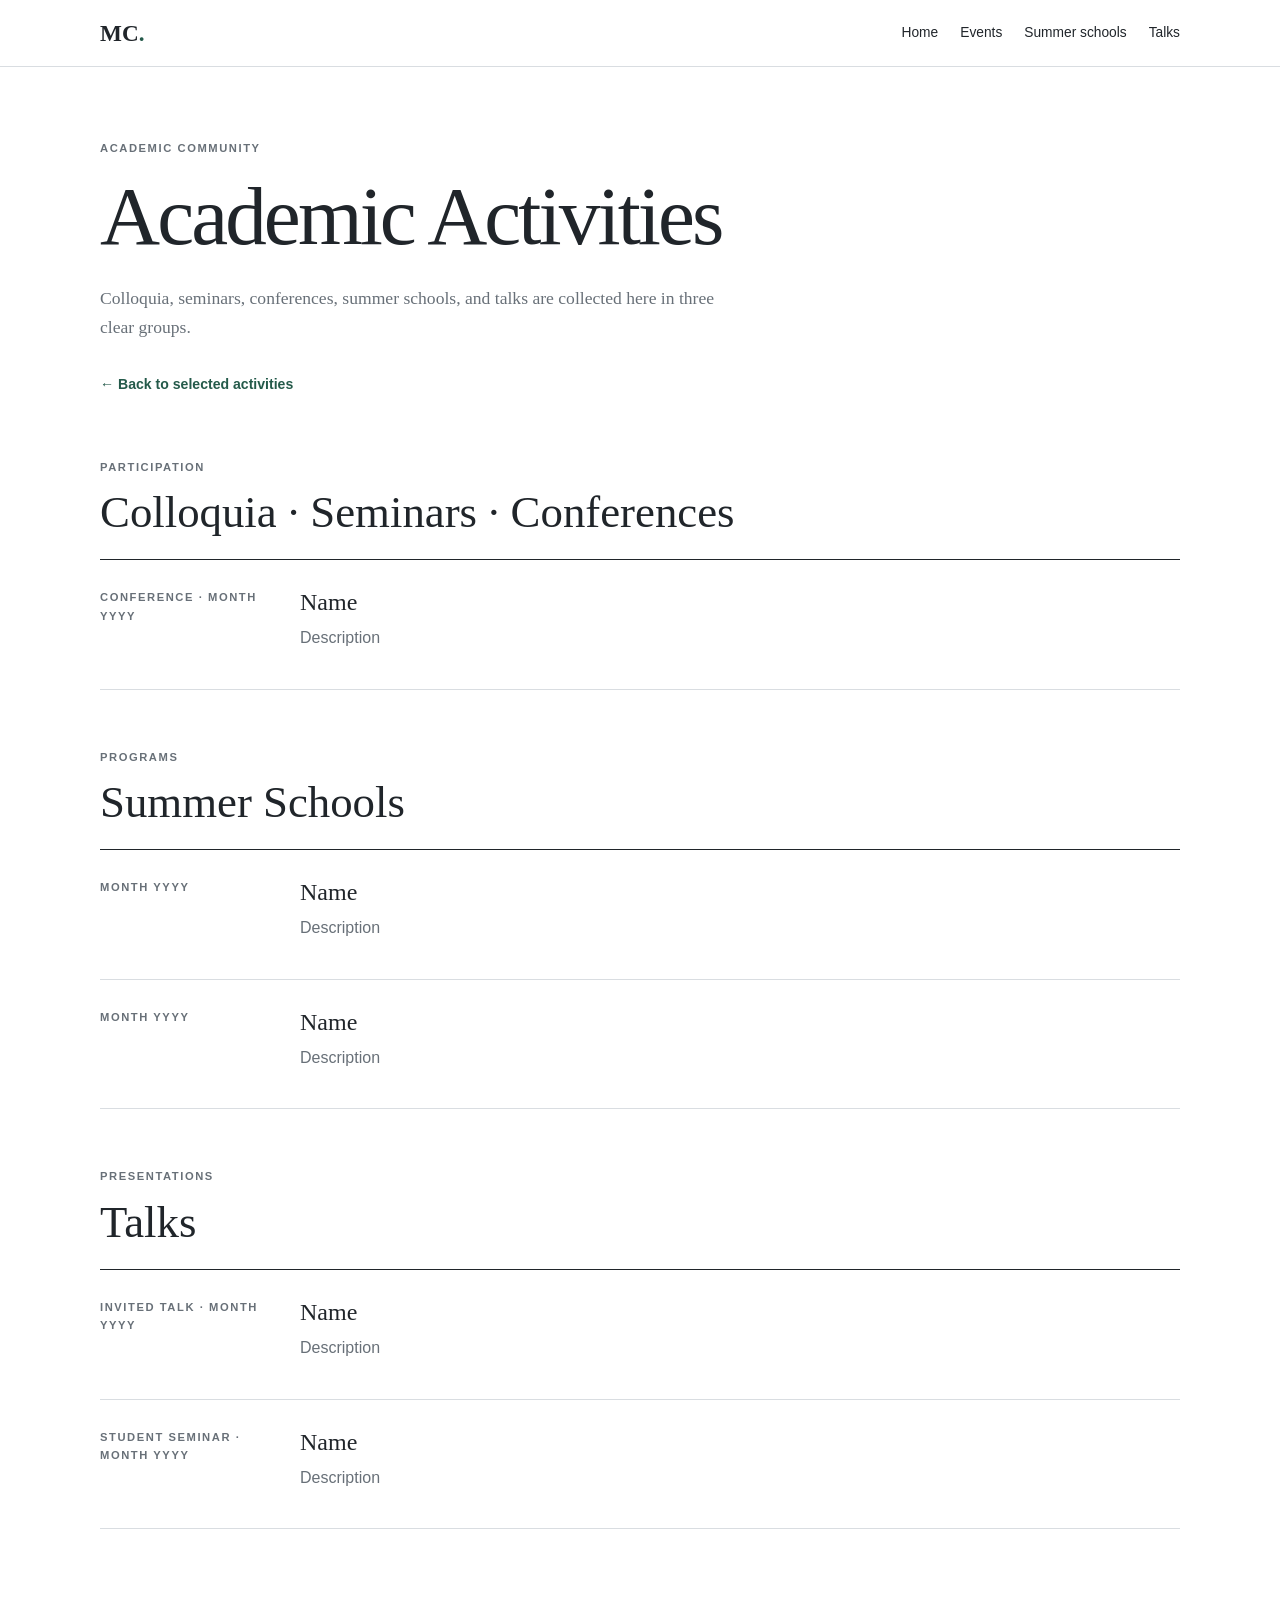
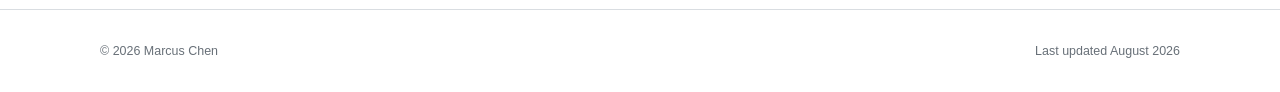
==== academic-activities/index.html @ 8192f6c6 "Initialize the repository" ====
<!doctype html>
<html lang="en">
  <head>
    <meta charset="utf-8">
    <meta name="viewport" content="width=device-width, initial-scale=1">
    <meta name="description" content="Colloquia, seminars, conferences, summer schools, and talks.">
    <title>Academic Activities · Marcus Chen</title>
    <link rel="stylesheet" href="../style.css">
  </head>
  <body>
    <header class="site-header">
      <div class="shell header-inner">
        <a class="wordmark" href="../index.html" aria-label="Marcus Chen, home">MC<span>.</span></a>
        <nav aria-label="Primary navigation">
          <a href="../index.html">Home</a>
          <a href="#events">Events</a>
          <a href="#summer-schools">Summer schools</a>
          <a href="#talks">Talks</a>
        </nav>
      </div>
    </header>

    <main class="inner-page shell">
      <div class="page-intro">
        <p class="eyebrow">Academic community</p>
        <h1>Academic Activities</h1>
        <p>Colloquia, seminars, conferences, summer schools, and talks are collected here in three clear groups.</p>
        <a class="back-link" href="../index.html#academic-activities">← Back to selected activities</a>
      </div>

      <div class="activity-page-groups">
        <!-- EDIT: Add or remove collection-item blocks inside each submodule. -->
        <section class="activity-page-group" id="events" aria-labelledby="events-title">
          <div class="subpage-heading">
            <p class="section-kicker">Participation</p>
            <h2 id="events-title">Colloquia · Seminars · Conferences</h2>
          </div>
          <div class="collection-list">
            <article class="collection-item">
              <p class="card-meta">Conference · Month YYYY</p>
              <h3>Name</h3>
              <p>Description</p>
            </article>
            
          </div>
        </section>

        <section class="activity-page-group" id="summer-schools" aria-labelledby="schools-title">
          <div class="subpage-heading">
            <p class="section-kicker">Programs</p>
            <h2 id="schools-title">Summer Schools</h2>
          </div>
          <div class="collection-list">
            <article class="collection-item">
              <p class="card-meta">Month YYYY</p>
              <h3>Name</h3>
              <p>Description</p>
            </article>
            <article class="collection-item">
              <p class="card-meta">Month YYYY</p>
              <h3>Name</h3>
              <p>Description</p>
            </article>
          </div>
        </section>

        <section class="activity-page-group" id="talks" aria-labelledby="talks-title">
          <div class="subpage-heading">
            <p class="section-kicker">Presentations</p>
            <h2 id="talks-title">Talks</h2>
          </div>
          <div class="collection-list">
            <article class="collection-item">
              <p class="card-meta">Invited talk · Month YYYY</p>
              <h3>Name</h3>
              <p>Description</p>
            </article>
            <article class="collection-item">
              <p class="card-meta">Student seminar · Month YYYY</p>
              <h3>Name</h3>
              <p>Description</p>
            </article>
          </div>
        </section>
      </div>
    </main>

    <footer class="site-footer">
      <div class="shell footer-inner"><p>© 2026 Marcus Chen</p><p>Last updated August 2026</p></div>
    </footer>
  </body>
</html>
---- style.css ----
:root {
  --ink: #20252a;
  --muted: #687078;
  --line: #d9dde1;
  --soft: #f4f5f3;
  --link: #245a4a;
  --max-width: 1080px;
}

* {
  box-sizing: border-box;
}

html {
  scroll-behavior: smooth;
}

body {
  margin: 0;
  background: #fff;
  color: var(--ink);
  font-family: Inter, ui-sans-serif, -apple-system, BlinkMacSystemFont, "Segoe UI", sans-serif;
  font-size: 16px;
  line-height: 1.65;
  -webkit-font-smoothing: antialiased;
}

a {
  color: inherit;
  text-decoration-thickness: 1px;
  text-underline-offset: 0.22em;
}

a:hover {
  color: var(--link);
}

a:focus-visible {
  outline: 2px solid var(--link);
  outline-offset: 4px;
}

h1,
h2,
h3,
p,
figure {
  margin-top: 0;
}

h1,
h2,
h3 {
  color: var(--ink);
  font-family: Georgia, "Times New Roman", serif;
  font-weight: 500;
  line-height: 1.18;
}

.shell {
  width: min(calc(100% - 48px), var(--max-width));
  margin-inline: auto;
}

.skip-link {
  position: fixed;
  top: 12px;
  left: 12px;
  z-index: 20;
  padding: 8px 12px;
  background: #fff;
  border: 1px solid var(--ink);
  transform: translateY(-160%);
}

.skip-link:focus {
  transform: translateY(0);
}

.site-header {
  border-bottom: 1px solid var(--line);
}

.header-inner {
  min-height: 66px;
  display: flex;
  align-items: center;
  justify-content: space-between;
  gap: 24px;
}

.wordmark {
  flex: 0 0 auto;
  font-family: Georgia, "Times New Roman", serif;
  font-size: 1.45rem;
  font-weight: 600;
  text-decoration: none;
}

.wordmark span {
  color: var(--link);
}

.site-header nav {
  display: flex;
  align-items: center;
  justify-content: flex-end;
  flex-wrap: wrap;
  gap: 8px 22px;
  font-size: 0.86rem;
}

.site-header nav a {
  text-decoration: none;
}

.hero {
  display: grid;
  grid-template-columns: minmax(0, 1fr) clamp(180px, 22vw, 250px);
  align-items: center;
  gap: clamp(36px, 6vw, 72px);
  padding-block: clamp(48px, 6vw, 72px);
}

.eyebrow,
.section-kicker,
.card-meta {
  margin-bottom: 10px;
  color: var(--muted);
  font-size: 0.7rem;
  font-weight: 700;
  letter-spacing: 0.14em;
  text-transform: uppercase;
}

.hero h1 {
  max-width: 720px;
  margin-bottom: 12px;
  font-size: clamp(2.7rem, 7vw, 5.2rem);
  letter-spacing: -0.035em;
}

.hero-role {
  margin-bottom: 18px;
  color: var(--ink);
  font-size: 1.03rem;
}

.hero-intro {
  max-width: 650px;
  margin-bottom: 20px;
  color: #4d555d;
  font-family: Georgia, "Times New Roman", serif;
  font-size: clamp(1.03rem, 2vw, 1.18rem);
  line-height: 1.7;
}

.contact-list {
  display: flex;
  flex-wrap: wrap;
  gap: 5px 10px;
  color: var(--muted);
  font-size: 0.88rem;
}

.portrait-wrap {
  width: 100%;
  max-width: 250px;
  margin: 0;
  justify-self: end;
}

.profile-photo,
.portrait-placeholder {
  width: 100%;
  aspect-ratio: 4 / 5;
  border: 1px solid var(--line);
}

.profile-photo {
  display: block;
  object-fit: cover;
}

.portrait-placeholder {
  display: flex;
  flex-direction: column;
  align-items: center;
  justify-content: center;
  gap: 8px;
  background: var(--soft);
  color: var(--muted);
}

.portrait-placeholder span {
  color: var(--ink);
  font-family: Georgia, "Times New Roman", serif;
  font-size: clamp(2.4rem, 5vw, 3.2rem);
}

.portrait-placeholder small {
  padding-inline: 8px;
  font-size: 0.7rem;
  letter-spacing: 0.04em;
  text-align: center;
}

.page-sections {
  padding-bottom: 36px;
}

.cv-callout {
  min-height: 118px;
  display: flex;
  align-items: center;
  justify-content: space-between;
  gap: 28px;
  padding-block: 24px;
  border-top: 1px solid var(--ink);
  border-bottom: 1px solid var(--line);
}

.cv-callout h2 {
  margin-bottom: 0;
  font-size: clamp(1.4rem, 3vw, 1.9rem);
}

.button-link {
  flex: 0 0 auto;
  display: inline-block;
  padding: 8px 0;
  border-bottom: 1px solid var(--ink);
  font-weight: 650;
  text-decoration: none;
}

.content-section {
  display: grid;
  grid-template-columns: 215px minmax(0, 1fr);
  gap: clamp(32px, 5vw, 64px);
  padding-block: clamp(50px, 6vw, 68px);
  border-bottom: 1px solid var(--line);
  scroll-margin-top: 24px;
}

.section-heading {
  display: flex;
  align-items: flex-start;
  gap: 16px;
}

.section-number {
  margin-top: 5px;
  color: #92989e;
  font-size: 0.7rem;
}

.section-heading h2 {
  margin-bottom: 0;
  font-size: clamp(1.85rem, 3.5vw, 2.7rem);
}

.section-title-link {
  text-decoration: none;
}

.section-title-link span {
  display: inline-block;
  color: var(--link);
  font-family: Inter, ui-sans-serif, sans-serif;
  font-size: 0.45em;
  transform: translateY(-0.65em);
}

.section-intro {
  max-width: 690px;
  margin-bottom: 24px;
  color: var(--muted);
  font-family: Georgia, "Times New Roman", serif;
  font-size: 1.04rem;
}

.timeline-item {
  display: grid;
  grid-template-columns: 145px minmax(0, 1fr);
  gap: 26px;
  padding-block: 22px;
  border-top: 1px solid var(--line);
}

.timeline-item:first-child,
.list-card:first-child,
.showcase-item:first-child {
  padding-top: 0;
  border-top: 0;
}

.timeline-date,
.institution,
.list-card > p:last-child,
.showcase-item > p:last-child,
.collection-item > p:not(.card-meta):not(.item-authors) {
  color: var(--muted);
}

.timeline-date {
  font-size: 0.86rem;
}

.timeline-item h3,
.list-card h3,
.showcase-item h3 {
  margin-bottom: 7px;
  font-size: 1.28rem;
}

.timeline-item p:last-child,
.list-card p:last-child,
.showcase-item p:last-child {
  margin-bottom: 0;
}

.institution,
.item-authors {
  margin-bottom: 7px;
  color: var(--muted);
  font-size: 0.9rem;
  font-weight: 600;
}

.list-cards,
.showcase-list {
  display: grid;
}

.list-card {
  padding-block: 22px;
  border-top: 1px solid var(--line);
}

.showcase-list {
  border-top: 1px solid var(--ink);
}

.showcase-item {
  display: grid;
  grid-template-columns: 135px minmax(0, 1fr);
  gap: 0 24px;
  padding-block: 22px;
  border-bottom: 1px solid var(--line);
}

.showcase-item .card-meta {
  grid-column: 1;
  grid-row: 1 / span 4;
  margin-bottom: 0;
}

.showcase-item h3,
.showcase-item .item-authors,
.showcase-item > p:last-child {
  grid-column: 2;
}

.showcase-item > p:last-child {
  max-width: 680px;
}

.showcase-list-compact .showcase-item {
  padding-block: 17px;
}

.showcase-list-compact .showcase-item h3 {
  font-size: 1.18rem;
}

.section-action {
  display: inline-block;
  margin-top: 18px;
  color: var(--link);
  font-size: 0.88rem;
  font-weight: 650;
  text-decoration: none;
}

.activity-groups {
  display: grid;
  gap: 34px;
}

.activity-group > h3 {
  margin-bottom: 12px;
  font-size: 1.38rem;
}

.activity-group > h3 a {
  text-decoration: none;
}

.album-strip {
  display: grid;
  grid-template-columns: 140px minmax(0, 1fr) auto;
  align-items: center;
  gap: 28px;
  margin-block: 26px 42px;
  padding-block: 18px;
  border-top: 1px solid var(--ink);
  border-bottom: 1px solid var(--line);
}

.album-strip .section-kicker {
  margin-bottom: 1px;
}

.album-strip h2 {
  margin-bottom: 0;
  font-size: 1.42rem;
}

.album-strip > p {
  margin-bottom: 0;
  color: var(--muted);
  font-size: 0.88rem;
}

.album-strip-link {
  color: var(--link);
  font-size: 0.88rem;
  font-weight: 650;
  text-decoration: none;
}

.inner-page {
  min-height: calc(100vh - 150px);
  padding-block: clamp(48px, 6vw, 72px) 80px;
}

.page-intro {
  max-width: 760px;
  margin-bottom: clamp(40px, 5vw, 60px);
}

.page-intro h1 {
  margin-bottom: 18px;
  font-size: clamp(2.8rem, 7vw, 5.2rem);
  letter-spacing: -0.035em;
}

.page-intro > p:not(.eyebrow) {
  max-width: 650px;
  color: var(--muted);
  font-family: Georgia, "Times New Roman", serif;
  font-size: 1.1rem;
}

.back-link {
  display: inline-block;
  margin-top: 14px;
  color: var(--link);
  font-size: 0.88rem;
  font-weight: 650;
  text-decoration: none;
}

.collection-list {
  border-top: 1px solid var(--ink);
}

.collection-item {
  display: grid;
  grid-template-columns: 170px minmax(0, 1fr);
  gap: 0 30px;
  padding-block: 28px;
  border-bottom: 1px solid var(--line);
}

.collection-item .card-meta {
  grid-column: 1;
  grid-row: 1 / span 5;
  margin-bottom: 0;
}

.collection-item h2,
.collection-item h3,
.collection-item .item-authors,
.collection-item > p:not(.card-meta),
.collection-item .item-links {
  grid-column: 2;
}

.collection-item h2,
.collection-item h3 {
  margin-bottom: 9px;
  font-size: 1.5rem;
}

.collection-item > p:not(.card-meta) {
  max-width: 720px;
  margin-bottom: 9px;
}

.item-links {
  display: flex;
  flex-wrap: wrap;
  gap: 8px 18px;
  padding-top: 4px;
}

.item-links a {
  color: var(--link);
  font-size: 0.86rem;
  font-weight: 650;
  text-decoration: none;
}

.activity-page-groups {
  display: grid;
  gap: 58px;
}

.activity-page-group {
  scroll-margin-top: 24px;
}

.subpage-heading {
  margin-bottom: 20px;
}

.subpage-heading h2 {
  margin-bottom: 0;
  font-size: clamp(1.9rem, 4vw, 2.8rem);
}

.album-intro {
  margin-bottom: 38px;
}

.photo-grid {
  display: grid;
  grid-template-columns: repeat(12, minmax(0, 1fr));
  grid-auto-flow: dense;
  align-items: start;
  gap: 34px 20px;
}

.photo-card {
  grid-column: span 6;
  margin: 0;
}

.photo-card-wide {
  grid-column: span 12;
}

.photo-card-landscape {
  grid-column: span 7;
}

.photo-card-portrait,
.photo-card-square {
  grid-column: span 5;
}

.photo-placeholder,
.album-photo {
  width: 100%;
  border: 1px solid var(--line);
}

.photo-placeholder {
  aspect-ratio: 4 / 3;
  display: flex;
  flex-direction: column;
  align-items: center;
  justify-content: center;
  gap: 6px;
  background: var(--soft);
  color: var(--muted);
}

.album-photo {
  display: block;
  aspect-ratio: 4 / 3;
  object-fit: cover;
}

.photo-card-wide .photo-placeholder,
.photo-card-wide .album-photo {
  aspect-ratio: 16 / 7;
}

.photo-card-landscape .photo-placeholder,
.photo-card-landscape .album-photo {
  aspect-ratio: 3 / 2;
}

.photo-card-portrait .photo-placeholder,
.photo-card-portrait .album-photo {
  aspect-ratio: 4 / 5;
}

.photo-card-square .photo-placeholder,
.photo-card-square .album-photo {
  aspect-ratio: 1;
}

.photo-placeholder span {
  color: var(--ink);
  font-family: Georgia, "Times New Roman", serif;
  font-size: 1.25rem;
}

.photo-placeholder small {
  padding-inline: 10px;
  font-size: 0.7rem;
  text-align: center;
}

.photo-card figcaption {
  display: flex;
  justify-content: space-between;
  gap: 18px;
  padding-top: 10px;
  color: var(--muted);
  font-size: 0.82rem;
}

.photo-card figcaption span {
  color: var(--ink);
}

.event-list {
  border-top: 1px solid var(--ink);
}

.event-list article {
  display: grid;
  grid-template-columns: 170px 1fr 1.35fr;
  gap: 28px;
  padding-block: 26px;
  border-bottom: 1px solid var(--line);
}

.event-list h2 {
  margin-bottom: 0;
  font-size: 1.38rem;
}

.site-footer {
  border-top: 1px solid var(--line);
}

.footer-inner {
  min-height: 82px;
  display: flex;
  align-items: center;
  justify-content: space-between;
  gap: 22px;
  color: var(--muted);
  font-size: 0.78rem;
}

.footer-inner p {
  margin-bottom: 0;
}

@media (max-width: 900px) {
  .site-header nav {
    gap-inline: 14px;
    font-size: 0.8rem;
  }

  .content-section {
    grid-template-columns: 185px minmax(0, 1fr);
    gap: 32px;
  }
}

@media (max-width: 760px) {
  .shell {
    width: min(calc(100% - 32px), var(--max-width));
  }

  .header-inner {
    align-items: flex-start;
    flex-direction: column;
    gap: 8px;
    padding-block: 12px;
  }

  .site-header nav {
    justify-content: flex-start;
    gap: 5px 14px;
  }

  .hero {
    grid-template-columns: 1fr;
    gap: 30px;
    padding-block: 44px 54px;
  }

  .portrait-wrap {
    width: clamp(160px, 55vw, 220px);
    justify-self: start;
  }

  .cv-callout {
    align-items: flex-start;
    flex-direction: column;
  }

  .content-section {
    grid-template-columns: 1fr;
    gap: 30px;
    padding-block: 48px;
  }

  .timeline-item,
  .showcase-item,
  .collection-item {
    grid-template-columns: 1fr;
    gap: 7px;
  }

  .timeline-item .timeline-date,
  .showcase-item .card-meta,
  .showcase-item h3,
  .showcase-item .item-authors,
  .showcase-item > p:last-child,
  .collection-item .card-meta,
  .collection-item h2,
  .collection-item h3,
  .collection-item .item-authors,
  .collection-item > p:not(.card-meta),
  .collection-item .item-links {
    grid-column: 1;
    grid-row: auto;
  }

  .showcase-item .card-meta,
  .collection-item .card-meta {
    margin-bottom: 2px;
  }

  .album-strip {
    grid-template-columns: 1fr auto;
    gap: 8px 18px;
  }

  .album-strip > p {
    grid-column: 1 / -1;
    grid-row: 2;
  }

  .album-strip-link {
    grid-column: 2;
    grid-row: 1;
  }

  .photo-grid {
    grid-template-columns: repeat(2, minmax(0, 1fr));
    gap: 28px 16px;
  }

  .photo-card,
  .photo-card-landscape,
  .photo-card-portrait,
  .photo-card-square {
    grid-column: span 1;
  }

  .photo-card-wide {
    grid-column: span 2;
  }

  .event-list article {
    grid-template-columns: 1fr;
    gap: 6px;
  }

  .footer-inner {
    align-items: flex-start;
    flex-direction: column;
    justify-content: center;
    gap: 3px;
  }
}

@media (max-width: 520px) {
  .photo-grid {
    grid-template-columns: 1fr;
  }

  .photo-card,
  .photo-card-wide,
  .photo-card-landscape,
  .photo-card-portrait,
  .photo-card-square {
    grid-column: 1;
  }

  .photo-card-wide .photo-placeholder,
  .photo-card-wide .album-photo {
    aspect-ratio: 4 / 3;
  }

  .photo-card figcaption {
    align-items: flex-start;
    flex-direction: column;
    gap: 2px;
  }
}

@media (prefers-reduced-motion: reduce) {
  html {
    scroll-behavior: auto;
  }
}
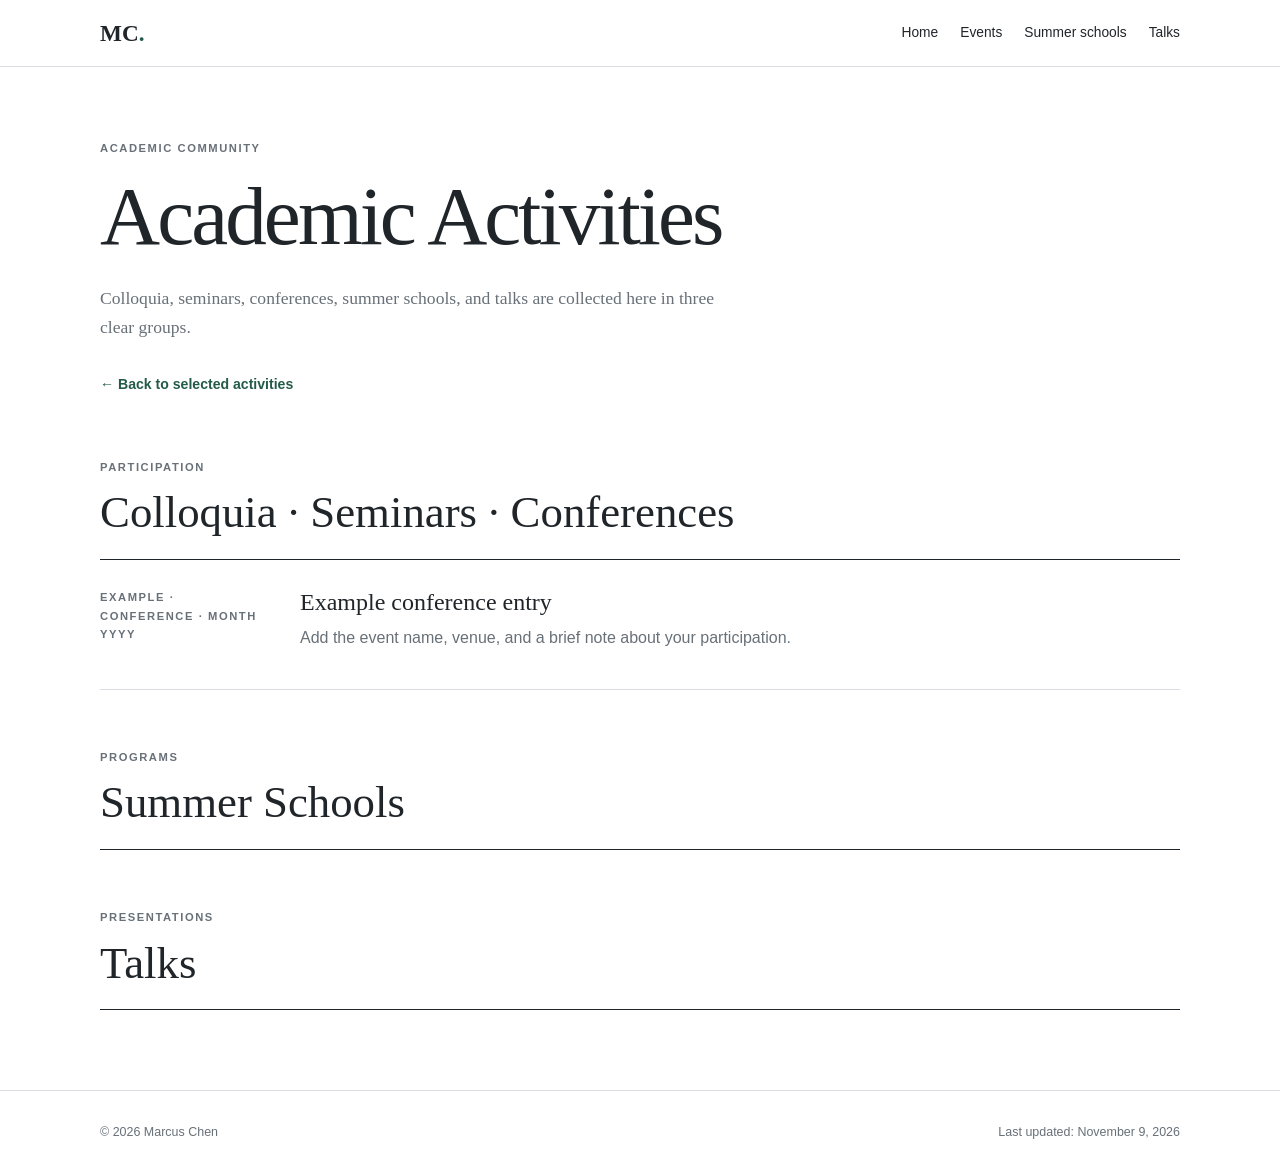
==== commit c1937908: "Refine academic homepage and section pages" ====
--- a/academic-activities/index.html
+++ b/academic-activities/index.html
@@ -29,7 +29,7 @@
       </div>
 
       <div class="activity-page-groups">
-        <!-- EDIT: Add or remove collection-item blocks inside each submodule. -->
+        <!-- EDIT: Fill in and uncomment individual entries. Copy or remove entries as needed. -->
         <section class="activity-page-group" id="events" aria-labelledby="events-title">
           <div class="subpage-heading">
             <p class="section-kicker">Participation</p>
@@ -37,11 +37,10 @@
           </div>
           <div class="collection-list">
             <article class="collection-item">
-              <p class="card-meta">Conference · Month YYYY</p>
-              <h3>Name</h3>
-              <p>Description</p>
+              <p class="card-meta">Example · Conference · Month YYYY</p>
+              <h3>Example conference entry</h3>
+              <p>Add the event name, venue, and a brief note about your participation.</p>
             </article>
-            
           </div>
         </section>
 
@@ -51,16 +50,20 @@
             <h2 id="schools-title">Summer Schools</h2>
           </div>
           <div class="collection-list">
+            <!-- Entry template
             <article class="collection-item">
               <p class="card-meta">Month YYYY</p>
               <h3>Name</h3>
               <p>Description</p>
             </article>
+            -->
+            <!-- Entry template
             <article class="collection-item">
               <p class="card-meta">Month YYYY</p>
               <h3>Name</h3>
               <p>Description</p>
             </article>
+            -->
           </div>
         </section>
 
@@ -70,23 +73,27 @@
             <h2 id="talks-title">Talks</h2>
           </div>
           <div class="collection-list">
+            <!-- Entry template
             <article class="collection-item">
               <p class="card-meta">Invited talk · Month YYYY</p>
               <h3>Name</h3>
               <p>Description</p>
             </article>
+            -->
+            <!-- Entry template
             <article class="collection-item">
               <p class="card-meta">Student seminar · Month YYYY</p>
               <h3>Name</h3>
               <p>Description</p>
             </article>
+            -->
           </div>
         </section>
       </div>
     </main>
 
     <footer class="site-footer">
-      <div class="shell footer-inner"><p>© 2026 Marcus Chen</p><p>Last updated August 2026</p></div>
+      <div class="shell footer-inner"><p>© 2026 Marcus Chen</p><p>Last updated: <time datetime="2026-11-09">November 9, 2026</time></p></div>
     </footer>
   </body>
 </html>
--- a/style.css
+++ b/style.css
@@ -114,12 +114,32 @@
   text-decoration: none;
 }
 
+.publications-header .header-inner {
+  min-height: 52px;
+  justify-content: flex-start;
+}
+
+.publications-header .wordmark {
+  font-size: 1.25rem;
+}
+
+.publications-header nav {
+  justify-content: flex-start;
+  gap: 4px 16px;
+}
+
+.publications-header nav a[aria-current="page"] {
+  color: var(--link);
+  font-weight: 650;
+  text-decoration: underline;
+}
+
 .hero {
   display: grid;
-  grid-template-columns: minmax(0, 1fr) clamp(180px, 22vw, 250px);
+  grid-template-columns: minmax(0, 1fr) clamp(144px, 18vw, 190px);
   align-items: center;
-  gap: clamp(36px, 6vw, 72px);
-  padding-block: clamp(48px, 6vw, 72px);
+  gap: clamp(24px, 4vw, 48px);
+  padding-block: clamp(28px, 4vw, 44px);
 }
 
 .eyebrow,
@@ -136,22 +156,22 @@
 .hero h1 {
   max-width: 720px;
   margin-bottom: 12px;
-  font-size: clamp(2.7rem, 7vw, 5.2rem);
+  font-size: clamp(2.15rem, 5.5vw, 4rem);
   letter-spacing: -0.035em;
 }
 
 .hero-role {
-  margin-bottom: 18px;
+  margin-bottom: 8px;
   color: var(--ink);
   font-size: 1.03rem;
 }
 
 .hero-intro {
   max-width: 650px;
-  margin-bottom: 20px;
+  margin-bottom: 12px;
   color: #4d555d;
   font-family: Georgia, "Times New Roman", serif;
-  font-size: clamp(1.03rem, 2vw, 1.18rem);
+  font-size: clamp(1rem, 1.5vw, 1.08rem);
   line-height: 1.7;
 }
 
@@ -206,16 +226,15 @@
 }
 
 .page-sections {
-  padding-bottom: 36px;
+  padding-bottom: 12px;
 }
 
 .cv-callout {
-  min-height: 118px;
   display: flex;
   align-items: center;
   justify-content: space-between;
-  gap: 28px;
-  padding-block: 24px;
+  gap: 12px;
+  padding-block: 12px;
   border-top: 1px solid var(--ink);
   border-bottom: 1px solid var(--line);
 }
@@ -238,7 +257,7 @@
   display: grid;
   grid-template-columns: 215px minmax(0, 1fr);
   gap: clamp(32px, 5vw, 64px);
-  padding-block: clamp(50px, 6vw, 68px);
+  padding-block: clamp(22px, 3vw, 34px);
   border-bottom: 1px solid var(--line);
   scroll-margin-top: 24px;
 }
@@ -246,7 +265,7 @@
 .section-heading {
   display: flex;
   align-items: flex-start;
-  gap: 16px;
+  gap: 10px;
 }
 
 .section-number {
@@ -257,7 +276,7 @@
 
 .section-heading h2 {
   margin-bottom: 0;
-  font-size: clamp(1.85rem, 3.5vw, 2.7rem);
+  font-size: clamp(1.55rem, 2.6vw, 2.15rem);
 }
 
 .section-title-link {
@@ -274,7 +293,7 @@
 
 .section-intro {
   max-width: 690px;
-  margin-bottom: 24px;
+  margin-bottom: 12px;
   color: var(--muted);
   font-family: Georgia, "Times New Roman", serif;
   font-size: 1.04rem;
@@ -284,7 +303,7 @@
   display: grid;
   grid-template-columns: 145px minmax(0, 1fr);
   gap: 26px;
-  padding-block: 22px;
+  padding-block: 10px;
   border-top: 1px solid var(--line);
 }
 
@@ -310,8 +329,8 @@
 .timeline-item h3,
 .list-card h3,
 .showcase-item h3 {
-  margin-bottom: 7px;
-  font-size: 1.28rem;
+  margin-bottom: 4px;
+  font-size: 1.16rem;
 }
 
 .timeline-item p:last-child,
@@ -334,7 +353,7 @@
 }
 
 .list-card {
-  padding-block: 22px;
+  padding-block: 10px;
   border-top: 1px solid var(--line);
 }
 
@@ -346,7 +365,7 @@
   display: grid;
   grid-template-columns: 135px minmax(0, 1fr);
   gap: 0 24px;
-  padding-block: 22px;
+  padding-block: 10px;
   border-bottom: 1px solid var(--line);
 }
 
@@ -366,8 +385,12 @@
   max-width: 680px;
 }
 
+.showcase-list:not(:has(> .showcase-item)) {
+  display: none;
+}
+
 .showcase-list-compact .showcase-item {
-  padding-block: 17px;
+  padding-block: 8px;
 }
 
 .showcase-list-compact .showcase-item h3 {
@@ -376,7 +399,7 @@
 
 .section-action {
   display: inline-block;
-  margin-top: 18px;
+  margin-top: 10px;
   color: var(--link);
   font-size: 0.88rem;
   font-weight: 650;
@@ -385,12 +408,12 @@
 
 .activity-groups {
   display: grid;
-  gap: 34px;
+  gap: 14px;
 }
 
 .activity-group > h3 {
-  margin-bottom: 12px;
-  font-size: 1.38rem;
+  margin-bottom: 6px;
+  font-size: 1.16rem;
 }
 
 .activity-group > h3 a {
@@ -399,11 +422,11 @@
 
 .album-strip {
   display: grid;
-  grid-template-columns: 140px minmax(0, 1fr) auto;
+  grid-template-columns: minmax(0, 1fr) auto minmax(0, 1fr);
   align-items: center;
-  gap: 28px;
-  margin-block: 26px 42px;
-  padding-block: 18px;
+  gap: 12px;
+  margin-block: 10px 20px;
+  padding-block: 10px;
   border-top: 1px solid var(--ink);
   border-bottom: 1px solid var(--line);
 }
@@ -415,12 +438,6 @@
 .album-strip h2 {
   margin-bottom: 0;
   font-size: 1.42rem;
-}
-
-.album-strip > p {
-  margin-bottom: 0;
-  color: var(--muted);
-  font-size: 0.88rem;
 }
 
 .album-strip-link {
@@ -664,6 +681,26 @@
   margin-bottom: 0;
 }
 
+@media (min-width: 901px) {
+  .activity-groups {
+    grid-template-columns: repeat(3, minmax(0, 1fr));
+  }
+
+  .activity-groups > .section-action {
+    grid-column: 1 / -1;
+    justify-self: start;
+    margin-top: 0;
+  }
+
+  .activity-group .showcase-item {
+    display: block;
+  }
+
+  .activity-group .card-meta {
+    margin-bottom: 4px;
+  }
+}
+
 @media (max-width: 900px) {
   .site-header nav {
     gap-inline: 14px;
@@ -695,24 +732,23 @@
 
   .hero {
     grid-template-columns: 1fr;
-    gap: 30px;
-    padding-block: 44px 54px;
+    gap: 16px;
+    padding-block: 24px;
   }
 
   .portrait-wrap {
-    width: clamp(160px, 55vw, 220px);
+    width: clamp(112px, 30vw, 144px);
     justify-self: start;
   }
 
-  .cv-callout {
-    align-items: flex-start;
-    flex-direction: column;
+  .cv-callout h2 {
+    font-size: 1.15rem;
   }
 
   .content-section {
     grid-template-columns: 1fr;
-    gap: 30px;
-    padding-block: 48px;
+    gap: 10px;
+    padding-block: 18px;
   }
 
   .timeline-item,
@@ -742,21 +778,6 @@
     margin-bottom: 2px;
   }
 
-  .album-strip {
-    grid-template-columns: 1fr auto;
-    gap: 8px 18px;
-  }
-
-  .album-strip > p {
-    grid-column: 1 / -1;
-    grid-row: 2;
-  }
-
-  .album-strip-link {
-    grid-column: 2;
-    grid-row: 1;
-  }
-
   .photo-grid {
     grid-template-columns: repeat(2, minmax(0, 1fr));
     gap: 28px 16px;
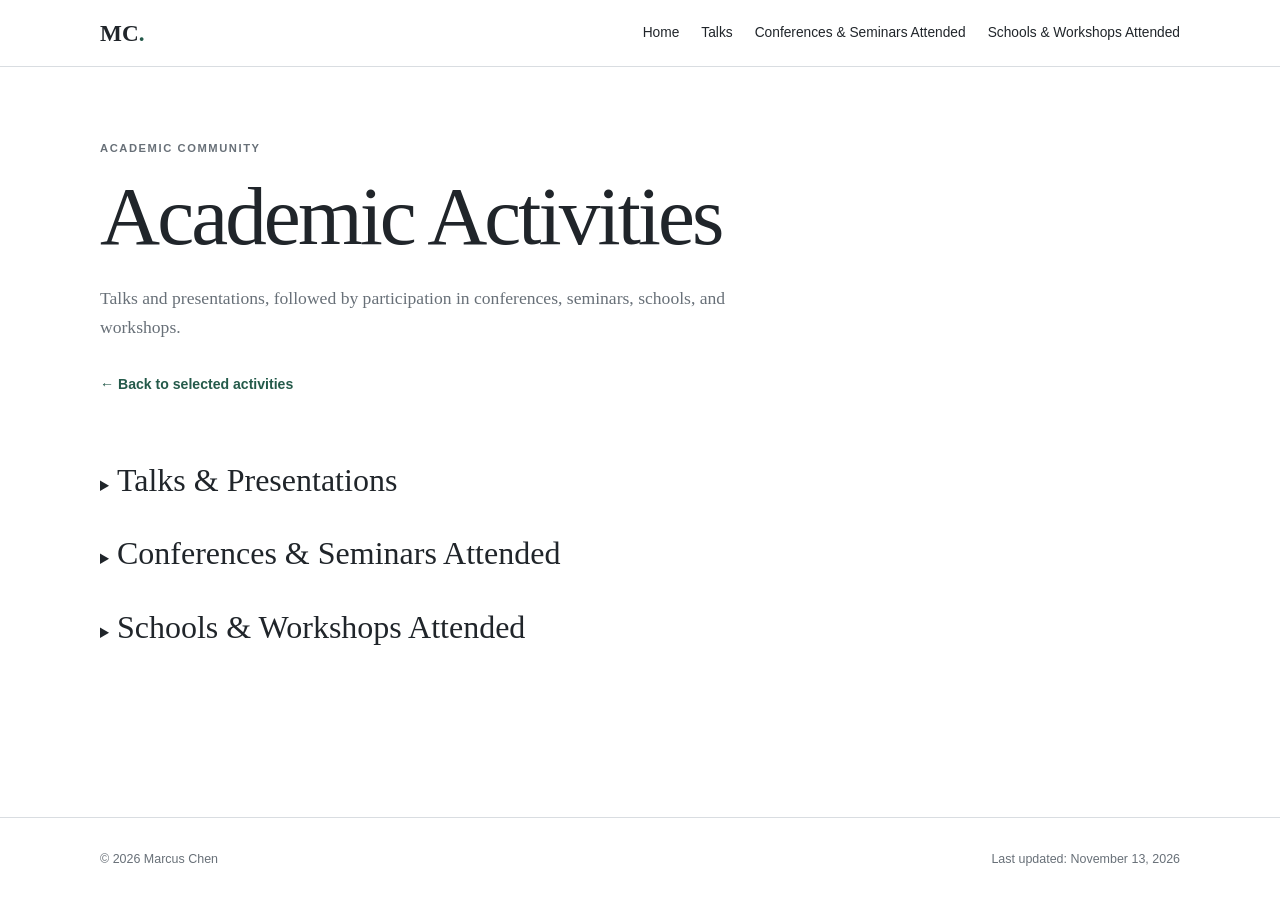
==== commit 37d52d8f: "Update academic homepage, publications, notes, activities, and life section" ====
--- a/academic-activities/index.html
+++ b/academic-activities/index.html
@@ -3,7 +3,7 @@
   <head>
     <meta charset="utf-8">
     <meta name="viewport" content="width=device-width, initial-scale=1">
-    <meta name="description" content="Colloquia, seminars, conferences, summer schools, and talks.">
+    <meta name="description" content="Talks, conferences and seminars, and schools and workshops.">
     <title>Academic Activities · Marcus Chen</title>
     <link rel="stylesheet" href="../style.css">
   </head>
@@ -13,9 +13,9 @@
         <a class="wordmark" href="../index.html" aria-label="Marcus Chen, home">MC<span>.</span></a>
         <nav aria-label="Primary navigation">
           <a href="../index.html">Home</a>
-          <a href="#events">Events</a>
-          <a href="#summer-schools">Summer schools</a>
           <a href="#talks">Talks</a>
+          <a href="#events">Conferences &amp; Seminars Attended</a>
+          <a href="#summer-schools">Schools &amp; Workshops Attended</a>
         </nav>
       </div>
     </header>
@@ -24,76 +24,206 @@
       <div class="page-intro">
         <p class="eyebrow">Academic community</p>
         <h1>Academic Activities</h1>
-        <p>Colloquia, seminars, conferences, summer schools, and talks are collected here in three clear groups.</p>
+        <p>Talks and presentations, followed by participation in conferences, seminars, schools, and workshops.</p>
         <a class="back-link" href="../index.html#academic-activities">← Back to selected activities</a>
       </div>
 
       <div class="activity-page-groups">
         <!-- EDIT: Fill in and uncomment individual entries. Copy or remove entries as needed. -->
+        <section class="activity-page-group activity-featured" id="talks" aria-labelledby="talks-title">
+          <details class="category-disclosure activity-disclosure">
+  <summary><h2 id="talks-title">Talks &amp; Presentations</h2></summary>
+<h3 class="talk-category-title">Research Talks</h3>
+<details class="talk-entry talk-research" id="prime-factor-averages">
+  <summary>
+    <time class="talk-date" datetime="2026-10-08">October 8, 2026</time>
+    <span class="talk-venue">Number Theory Seminar, University of Wisconsin–Madison</span>
+  </summary>
+  <div class="talk-content">
+    <h3 class="talk-title">Rigidity of Averages over the Two Largest Prime Factors</h3>
+
+    <p>I discuss my resolution of a question of Alladi and Johnson concerning averages over the two largest distinct prime factors of integers. For a bounded function on the primes, convergence of the average over the largest prime factor forces the average over the second-largest distinct prime factor to converge to the same limit. The proof combines smooth-number estimates, Dickman-type convolution kernels, and Wiener’s Tauberian theorem.</p>
+    <p class="talk-reference">Paper: D. Chen, <i>Rigidity of Averages over the Two Largest Prime Factors</i>, arXiv:2608.05191.</p>
+    <div class="item-links"><a href="https://arxiv.org/abs/2608.05191">Paper on arXiv</a> <a href="https://wiki.math.wisc.edu/index.php/NTS_ABSTRACTFall2026#Oct_8">UW–Madison seminar</a></div>
+  </div>
+</details>
+<details class="talk-entry talk-research" id="prime-factor-averages-pants">
+  <summary>
+    <time class="talk-date" datetime="2026-10-03">October 3, 2026</time>
+    <span class="talk-venue">Palmetto Number Theory Series (PANTS XLI), Georgia Institute of Technology</span>
+  </summary>
+  <div class="talk-content">
+    <h3 class="talk-title">Rigidity of Averages over the Two Largest Prime Factors</h3>
+
+    <p>I discuss my resolution of a question of Alladi and Johnson concerning averages over the two largest distinct prime factors of integers. For a bounded function on the primes, convergence of the average over the largest prime factor forces the average over the second-largest distinct prime factor to converge to the same limit. The proof combines smooth-number estimates, Dickman-type convolution kernels, and Wiener’s Tauberian theorem.</p>
+    <p class="talk-reference">Paper: D. Chen, <i>Rigidity of Averages over the Two Largest Prime Factors</i>, arXiv:2608.05191.</p>
+    <div class="item-links"><a href="https://arxiv.org/abs/2608.05191">Paper on arXiv</a> <a href="https://sites.google.com/view/pants-xli-gt/Talks">PANTS XLI talks</a></div>
+  </div>
+</details>
+<h3 class="talk-category-title">Expository Talks &amp; Reading Seminars</h3>
+<details class="talk-entry" id="sum-product">
+  <summary>
+    <time class="talk-date" datetime="2026-11-06">November 6, 2026</time>
+    <span class="talk-venue">Graduate Analysis Seminar (Math 921), University of Wisconsin–Madison</span>
+  </summary>
+  <div class="talk-content">
+    <h3 class="talk-title">The Sum–Product Conjecture Is False for Real Numbers</h3>
+
+    <p>An exposition of a counterexample to the Erdős–Szemerédi sum–product conjecture over the real numbers. I focus on the algebraic number theory behind the construction, especially how the additive lattice of algebraic integers and the multiplicative lattice of units can be combined to produce sets with simultaneously small sumsets and product sets.</p>
+    <p class="talk-reference">Reference: T. F. Bloom, W. Sawin, C. Schildkraut, and D. Zhelezov, <i>The sum-product conjecture is false for real numbers</i>, arXiv:2605.28781 (2026).</p>
+    <div class="item-links"><a href="https://arxiv.org/abs/2605.28781">Reference paper</a> <a href="https://sites.google.com/wisc.edu/math-921-fall-2026/home">Seminar website</a></div>
+  </div>
+</details>
+<details class="talk-entry" id="quantitative-nondivergence">
+  <summary>
+    <time class="talk-date" datetime="2026-04-24">April 24, 2026</time>
+    <span class="talk-venue">Graduate Analysis Seminar (Math 921), University of Wisconsin–Madison</span>
+  </summary>
+  <div class="talk-content">
+    <h3 class="talk-title">Quantitative Nondivergence and Its Diophantine Applications</h3>
+
+    <p>An exposition of quantitative nondivergence estimates for trajectories in the space of unimodular lattices and their applications to metric Diophantine approximation. The talk emphasizes connections between homogeneous dynamics, lattice geometry, and number theory.</p>
+    <p class="talk-reference">Reference: D. Kleinbock, <i>Quantitative Nondivergence and its Diophantine Applications</i>, in <i>Homogeneous Flows, Moduli Spaces and Arithmetic</i>, Clay Mathematics Proceedings 10 (2010), 131–153.</p>
+    <div class="item-links"><a href="https://www.claymath.org/wp-content/uploads/2022/03/cmip010c.pdf#page=143">Reference chapter</a> <a href="https://sites.google.com/view/math-921-spring-26">Seminar website</a></div>
+  </div>
+</details>
+<details class="talk-entry" id="lorentzian-iii">
+  <summary>
+    <time class="talk-date" datetime="2026-03-05">March 5, 2026</time>
+    <span class="talk-venue">Lorentzian Polynomials Directed Study Group, University of Wisconsin–Madison</span>
+  </summary>
+  <div class="talk-content">
+    <h3 class="talk-title">Lorentzian Polynomials — Part III: Completion of Section 2.1</h3>
+    <p class="talk-reference">Directed study under the supervision of Professor Botong Wang.</p>
+
+    <p>I completed the presentation of Section 2.1 and the proof of Theorem 2.13 on approximation by strictly Lorentzian polynomials. In this shared session, Ivy Liu began the subsequent work toward closedness of the Lorentzian class.</p>
+    <p class="talk-reference">Reference: P. Brändén and J. Huh, <i>Lorentzian polynomials</i>, Annals of Mathematics 192 (2020), 821–891.</p>
+    <div class="item-links"><a href="https://annals.math.princeton.edu/2020/192-3/p04">Original paper</a> <a href="https://jackmonwang-mona.github.io/Lorentzian-polynomials_reading_group/materials/week-04-notes.html">Session notes</a> <a href="https://jackmonwang-mona.github.io/Lorentzian-polynomials_reading_group/#schedule">Reading group schedule</a></div>
+  </div>
+</details>
+<details class="talk-entry" id="lorentzian-ii">
+  <summary>
+    <time class="talk-date" datetime="2026-02-26">February 26, 2026</time>
+    <span class="talk-venue">Lorentzian Polynomials Directed Study Group, University of Wisconsin–Madison</span>
+  </summary>
+  <div class="talk-content">
+    <h3 class="talk-title">Lorentzian Polynomials — Part II: Structural Properties and Approximation</h3>
+    <p class="talk-reference">Directed study under the supervision of Professor Botong Wang.</p>
+
+    <p>I explained the chain from Lemmas 2.8 and 2.9 to Theorem 2.13, emphasizing operators preserving the Lorentzian property, nonnegative linear changes of variables, and approximation by strictly Lorentzian polynomials.</p>
+    <p class="talk-reference">Reference: P. Brändén and J. Huh, <i>Lorentzian polynomials</i>, Annals of Mathematics 192 (2020), 821–891.</p>
+    <div class="item-links"><a href="https://annals.math.princeton.edu/2020/192-3/p04">Original paper</a> <a href="https://jackmonwang-mona.github.io/Lorentzian-polynomials_reading_group/materials/week-03-notes.html">Session notes</a> <a href="https://jackmonwang-mona.github.io/Lorentzian-polynomials_reading_group/#schedule">Reading group schedule</a></div>
+  </div>
+</details>
+<details class="talk-entry" id="lorentzian-i">
+  <summary>
+    <time class="talk-date" datetime="2026-02-19">February 19, 2026</time>
+    <span class="talk-venue">Lorentzian Polynomials Directed Study Group, University of Wisconsin–Madison</span>
+  </summary>
+  <div class="talk-content">
+    <h3 class="talk-title">Lorentzian Polynomials — Part I: Foundations</h3>
+    <p class="talk-reference">Directed study under the supervision of Professor Botong Wang.</p>
+
+    <p>I introduced matroids, M-convex sets, stable polynomials, and the definition of Lorentzian polynomials, together with examples illustrating their relationships.</p>
+    <p class="talk-reference">Reference: P. Brändén and J. Huh, <i>Lorentzian polynomials</i>, Annals of Mathematics 192 (2020), 821–891.</p>
+    <div class="item-links"><a href="https://annals.math.princeton.edu/2020/192-3/p04">Original paper</a> <a href="https://jackmonwang-mona.github.io/Lorentzian-polynomials_reading_group/materials/week-02-notes.html">Session notes</a> <a href="https://jackmonwang-mona.github.io/Lorentzian-polynomials_reading_group/#schedule">Reading group schedule</a></div>
+  </div>
+</details>
+<details class="talk-entry" id="roth-original-proof">
+  <summary>
+    <time class="talk-date" datetime="2025-11-18">November 18, 2025</time>
+    <span class="talk-venue">Graduate Number Theory Seminar, University of Wisconsin–Madison</span>
+  </summary>
+  <div class="talk-content">
+    <h3 class="talk-title">Roth’s Theorem on Three-Term Arithmetic Progressions: The Original Proof</h3>
+
+    <p>A presentation of Roth’s original proof that every subset of the positive integers with positive upper density contains a nontrivial three-term arithmetic progression. I focus on reconstructing the original ideas and arguments.</p>
+    <p class="talk-reference">Reference: K. F. Roth, <i>On Certain Sets of Integers</i>, Journal of the London Mathematical Society 28 (1953), 104–109.</p>
+    <div class="item-links"><a href="https://doi.org/10.1112/jlms/s1-28.1.104">Original paper</a> <a href="https://wiki.math.wisc.edu/index.php/NTSGrad_Fall_2025">Seminar schedule</a></div>
+  </div>
+</details>
+<details class="talk-entry" id="vinogradov-method">
+  <summary>
+    <time class="talk-date" datetime="2025-10-31">October 31, 2025</time>
+    <span class="talk-venue">Graduate Analysis Seminar (Math 921), University of Wisconsin–Madison</span>
+  </summary>
+  <div class="talk-content">
+    <h3 class="talk-title">Vinogradov’s Method</h3>
+
+    <p>An introduction to Vinogradov’s method for estimating exponential sums, focusing on the main ideas and an alternative derivation of a key estimate.</p>
+    <p class="talk-reference">Reference: H. L. Montgomery, <i>Ten Lectures on the Interface between Analytic Number Theory and Harmonic Analysis</i>, CBMS Regional Conference Series in Mathematics 84 (1994), Chapter 4, Sections 4.1 and 4.4.</p>
+    <div class="item-links"><a href="https://doi.org/10.1090/cbms/084">Reference book</a> <a href="https://sites.google.com/view/math921fall25/math-921-fall-2025">Seminar schedule</a></div>
+  </div>
+</details>
+</details>
+</section>
+
         <section class="activity-page-group" id="events" aria-labelledby="events-title">
-          <div class="subpage-heading">
-            <p class="section-kicker">Participation</p>
-            <h2 id="events-title">Colloquia · Seminars · Conferences</h2>
-          </div>
-          <div class="collection-list">
-            <article class="collection-item">
-              <p class="card-meta">Example · Conference · Month YYYY</p>
-              <h3>Example conference entry</h3>
-              <p>Add the event name, venue, and a brief note about your participation.</p>
-            </article>
-          </div>
-        </section>
+          <details class="category-disclosure activity-disclosure">
+  <summary><h2 id="events-title">Conferences &amp; Seminars Attended</h2></summary>
+          <details class="talk-entry conference-entry" id="rutgers-scv-complex-geometry-2026">
+  <summary>
+    <span class="talk-date"><time datetime="2026-07-17">July 17</time>–<time datetime="2026-07-21">21, 2026</time></span>
+    <span class="talk-venue">Several Complex Variables and Complex Geometry Conference<br>Rutgers University, Hill Center for the Mathematical Sciences · Piscataway, New Jersey, USA</span>
+  </summary>
+  <div class="talk-content">
+    <p>A conference on recent developments in several complex variables and complex geometry, emphasizing interactions with other areas of mathematics. Held at Rutgers around ICM 2026, it brought together researchers working across a broad range of problems in these fields.</p>
+    <div class="item-links"><a href="https://sites.rutgers.edu/scvcgc/">Official website</a><a href="https://sites.rutgers.edu/scvcgc/schedule/">Schedule</a></div>
+  </div>
+</details>
+<details class="talk-entry conference-entry" id="cant-2026">
+  <summary>
+    <span class="talk-date"><time datetime="2026-07-13">July 13</time>–<time datetime="2026-07-18">18, 2026</time></span>
+    <span class="talk-venue">Combinatorial and Additive Number Theory (CANT 2026)<br>CUNY Graduate Center · New York, New York, USA</span>
+  </summary>
+  <div class="talk-content">
+    <p>The twenty-fourth annual meeting in the CANT series, organized by the New York Number Theory Seminar and held as a satellite conference of ICM 2026. The program featured talks and problem sessions on combinatorial and additive number theory and related areas, including sumsets, exponential sums, and prime-factor problems.</p>
+    <div class="item-links"><a href="https://www.theoryofnumbers.com/cant/">Official website</a><a href="https://www.theoryofnumbers.com/cant/CANT2026-program.pdf">Program</a></div>
+  </div>
+</details>
+</details>
+</section>
 
         <section class="activity-page-group" id="summer-schools" aria-labelledby="schools-title">
-          <div class="subpage-heading">
-            <p class="section-kicker">Programs</p>
-            <h2 id="schools-title">Summer Schools</h2>
-          </div>
-          <div class="collection-list">
-            <!-- Entry template
-            <article class="collection-item">
-              <p class="card-meta">Month YYYY</p>
-              <h3>Name</h3>
-              <p>Description</p>
-            </article>
-            -->
-            <!-- Entry template
-            <article class="collection-item">
-              <p class="card-meta">Month YYYY</p>
-              <h3>Name</h3>
-              <p>Description</p>
-            </article>
-            -->
-          </div>
-        </section>
-
-        <section class="activity-page-group" id="talks" aria-labelledby="talks-title">
-          <div class="subpage-heading">
-            <p class="section-kicker">Presentations</p>
-            <h2 id="talks-title">Talks</h2>
-          </div>
-          <div class="collection-list">
-            <!-- Entry template
-            <article class="collection-item">
-              <p class="card-meta">Invited talk · Month YYYY</p>
-              <h3>Name</h3>
-              <p>Description</p>
-            </article>
-            -->
-            <!-- Entry template
-            <article class="collection-item">
-              <p class="card-meta">Student seminar · Month YYYY</p>
-              <h3>Name</h3>
-              <p>Description</p>
-            </article>
-            -->
-          </div>
-        </section>
+          <details class="category-disclosure activity-disclosure">
+  <summary><h2 id="schools-title">Schools &amp; Workshops Attended</h2></summary>
+          <details class="talk-entry school-entry" id="discrete-harmonic-workshop-2026">
+  <summary>
+    <span class="talk-date"><time datetime="2026-05-18">May 18</time>–<time datetime="2026-05-22">22, 2026</time></span>
+    <span class="talk-venue">Workshop on Discrete Harmonic Analysis and Analytic Number Theory<br>Rényi Institute, Main Lecture Hall · Budapest, Hungary</span>
+  </summary>
+  <div class="talk-content">
+    <p>A research workshop on discrete harmonic analysis and analytic number theory, held as part of the Erdős Center’s thematic semester, <i>New Directions in Modern Harmonic Analysis and Applications</i>. It followed the Simons School held earlier in May.</p>
+    <div class="item-links"><a href="https://erdoscenter.renyi.hu/events/workshop-discrete-harmonic-analysis-and-analytic-number-theory">Official website</a></div>
+  </div>
+</details>
+<details class="talk-entry school-entry" id="discrete-harmonic-school-2026">
+  <summary>
+    <span class="talk-date"><time datetime="2026-05-11">May 11</time>–<time datetime="2026-05-15">15, 2026</time></span>
+    <span class="talk-venue">Simons School on Discrete Harmonic Analysis and Analytic Number Theory<br>Rényi Institute, Main Lecture Hall · Budapest, Hungary</span>
+  </summary>
+  <div class="talk-content">
+    <p>An instructional school preceding the related research workshop. Minicourses included time-frequency methods and their connections to number theory, discrete harmonic analysis, and Gowers norms and their applications. The school formed part of the Erdős Center’s thematic semester, <i>New Directions in Modern Harmonic Analysis and Applications</i>.</p>
+    <div class="item-links"><a href="https://erdoscenter.renyi.hu/events/simons-school-discrete-harmonic-analysis-and-analytic-number-theory">Official website</a></div>
+  </div>
+</details>
+<details class="talk-entry school-entry" id="arizona-winter-school-2026">
+  <summary>
+    <span class="talk-date"><time datetime="2026-03-07">March 7</time>–<time datetime="2026-03-11">11, 2026</time></span>
+    <span class="talk-venue">Arizona Winter School 2026: Computational Aspects of Arithmetic Geometry and Cryptography<br>University of Arizona · Tucson, Arizona, USA</span>
+  </summary>
+  <div class="talk-content">
+    <p>A winter school on computational methods in arithmetic geometry and their connections to cryptography. Courses covered isogeny-based cryptography, supersingular isogeny graphs, point counting on hyperelliptic curves over finite fields, and the computation of modular forms, alongside problem sessions and student projects.</p>
+    <div class="item-links"><a href="https://swc-math.github.io/aws/2026/">Official website and course materials</a><a href="https://swc-math.github.io/aws/2026/schedule.html">Schedule</a></div>
+  </div>
+</details>
+</details>
+</section>
       </div>
     </main>
 
     <footer class="site-footer">
-      <div class="shell footer-inner"><p>© 2026 Marcus Chen</p><p>Last updated: <time datetime="2026-11-09">November 9, 2026</time></p></div>
+      <div class="shell footer-inner"><p>© 2026 Marcus Chen</p><p>Last updated: <time datetime="2026-11-13">November 13, 2026</time></p></div>
     </footer>
   </body>
 </html>
--- a/style.css
+++ b/style.css
@@ -43,6 +43,7 @@
 h1,
 h2,
 h3,
+h4,
 p,
 figure {
   margin-top: 0;
@@ -50,7 +51,8 @@
 
 h1,
 h2,
-h3 {
+h3,
+h4 {
   color: var(--ink);
   font-family: Georgia, "Times New Roman", serif;
   font-weight: 500;
@@ -136,7 +138,7 @@
 
 .hero {
   display: grid;
-  grid-template-columns: minmax(0, 1fr) clamp(144px, 18vw, 190px);
+  grid-template-columns: minmax(0, 1fr);
   align-items: center;
   gap: clamp(24px, 4vw, 48px);
   padding-block: clamp(28px, 4vw, 44px);
@@ -167,12 +169,66 @@
 }
 
 .hero-intro {
-  max-width: 650px;
+  max-width: none;
   margin-bottom: 12px;
   color: #4d555d;
   font-family: Georgia, "Times New Roman", serif;
   font-size: clamp(1rem, 1.5vw, 1.08rem);
   line-height: 1.7;
+}
+
+.research-interests {
+  margin-block: 24px 20px;
+}
+
+.research-interests > h2 {
+  margin-bottom: 12px;
+  font-size: 1.35rem;
+}
+
+.research-details {
+  border-top: 1px solid var(--line);
+}
+
+.research-details:last-child {
+  border-bottom: 1px solid var(--line);
+}
+
+.research-details > summary {
+  padding-block: 12px;
+  cursor: pointer;
+  font-size: 0.95rem;
+  font-weight: 600;
+}
+
+.research-details > summary:hover {
+  color: var(--link);
+}
+
+.research-details > summary:focus-visible {
+  outline: 2px solid var(--link);
+  outline-offset: 2px;
+}
+
+.research-details-content {
+  padding-bottom: 14px;
+}
+
+.research-details-content > :last-child {
+  margin-bottom: 0;
+}
+
+.recent-interests ul {
+  margin: 0;
+  padding-inline-start: 22px;
+  color: #4d555d;
+  font-family: Georgia, "Times New Roman", serif;
+  font-size: clamp(1rem, 1.5vw, 1.08rem);
+  line-height: 1.7;
+}
+
+.recent-interests li + li {
+  margin-top: 8px;
 }
 
 .contact-list {
@@ -279,6 +335,25 @@
   font-size: clamp(1.55rem, 2.6vw, 2.15rem);
 }
 
+.background-section {
+  display: block;
+}
+
+.background-content {
+  margin-top: 16px;
+  padding-inline-start: 28px;
+}
+
+.background-content h3 {
+  margin-bottom: 8px;
+  font-size: 1rem;
+  font-weight: 600;
+}
+
+.background-content p {
+  margin-bottom: 0;
+}
+
 .section-title-link {
   text-decoration: none;
 }
@@ -328,7 +403,7 @@
 
 .timeline-item h3,
 .list-card h3,
-.showcase-item h3 {
+.showcase-item :is(h3, h4) {
   margin-bottom: 4px;
   font-size: 1.16rem;
 }
@@ -375,7 +450,7 @@
   margin-bottom: 0;
 }
 
-.showcase-item h3,
+.showcase-item :is(h3, h4),
 .showcase-item .item-authors,
 .showcase-item > p:last-child {
   grid-column: 2;
@@ -385,6 +460,70 @@
   max-width: 680px;
 }
 
+.showcase-item .abstract-details,
+.showcase-item .item-links {
+  grid-column: 2;
+}
+
+.showcase-item .paper-keywords,
+.collection-item .paper-keywords {
+  grid-column: 2;
+  margin-block: 2px 8px;
+  color: #59616a;
+  font-size: 0.8rem;
+  font-weight: 400;
+  line-height: 1.65;
+}
+
+.paper-keywords > span {
+  font-weight: 600;
+}
+
+.collection-item .abstract-details {
+  grid-column: 2;
+}
+
+.abstract-details > summary {
+  width: fit-content;
+  padding-block: 4px;
+  color: var(--link);
+  cursor: pointer;
+  font-size: 0.9rem;
+  font-weight: 600;
+}
+
+.abstract-details > summary:hover {
+  text-decoration: underline;
+  text-underline-offset: 0.2em;
+}
+
+.abstract-details > summary:focus-visible {
+  outline: 2px solid var(--link);
+  outline-offset: 2px;
+}
+
+.abstract-details .paper-abstract {
+  margin-block: 8px 12px;
+  color: var(--muted);
+}
+
+.paper-abstract .inline-math {
+  display: inline-block;
+  max-width: 100%;
+  overflow-x: auto;
+  overflow-y: hidden;
+  scrollbar-width: none;
+  vertical-align: middle;
+}
+
+.paper-abstract .inline-math::-webkit-scrollbar {
+  display: none;
+}
+
+.paper-abstract math {
+  font-size: 1em;
+}
+
 .showcase-list:not(:has(> .showcase-item)) {
   display: none;
 }
@@ -393,7 +532,7 @@
   padding-block: 8px;
 }
 
-.showcase-list-compact .showcase-item h3 {
+.showcase-list-compact .showcase-item :is(h3, h4) {
   font-size: 1.18rem;
 }
 
@@ -414,6 +553,24 @@
 .activity-group > h3 {
   margin-bottom: 6px;
   font-size: 1.16rem;
+}
+
+.activity-group.activity-featured {
+  padding-bottom: 14px;
+  border-bottom: 1px solid var(--line);
+}
+
+.activity-group.activity-featured > h3 {
+  font-size: 1.25rem;
+  font-weight: 600;
+}
+
+.activity-page-group.activity-featured .subpage-heading h2 {
+  font-weight: 600;
+}
+
+.activity-page-group:not(.activity-featured) .subpage-heading h2 {
+  font-size: clamp(1.4rem, 3vw, 2rem);
 }
 
 .activity-group > h3 a {
@@ -479,6 +636,23 @@
   text-decoration: none;
 }
 
+.publication-category + .publication-category {
+  margin-top: 32px;
+}
+
+.publication-category-title {
+  margin-bottom: 14px;
+  font-size: clamp(1.4rem, 2.3vw, 1.85rem);
+}
+
+.publication-empty {
+  margin: 0;
+  padding-block: 12px;
+  border-top: 1px solid var(--line);
+  color: var(--muted);
+  font-family: Georgia, "Times New Roman", serif;
+}
+
 .collection-list {
   border-top: 1px solid var(--ink);
 }
@@ -683,7 +857,7 @@
 
 @media (min-width: 901px) {
   .activity-groups {
-    grid-template-columns: repeat(3, minmax(0, 1fr));
+    grid-template-columns: minmax(0, 1fr);
   }
 
   .activity-groups > .section-action {
@@ -760,13 +934,18 @@
 
   .timeline-item .timeline-date,
   .showcase-item .card-meta,
-  .showcase-item h3,
+  .showcase-item :is(h3, h4),
   .showcase-item .item-authors,
+  .showcase-item .abstract-details,
+  .showcase-item .paper-keywords,
+  .showcase-item .item-links,
   .showcase-item > p:last-child,
   .collection-item .card-meta,
   .collection-item h2,
   .collection-item h3,
   .collection-item .item-authors,
+  .collection-item .abstract-details,
+  .collection-item .paper-keywords,
   .collection-item > p:not(.card-meta),
   .collection-item .item-links {
     grid-column: 1;
@@ -837,3 +1016,248 @@
     scroll-behavior: auto;
   }
 }
+
+/* Collapsible notes and a compact attribution. */
+.notes-details > summary {
+  cursor: pointer;
+  margin-bottom: 14px;
+}
+
+.notes-details > summary .publication-category-title {
+  display: inline;
+  margin-bottom: 0;
+}
+
+.notes-details > summary:hover {
+  color: var(--link);
+}
+
+.notes-details > summary:focus-visible {
+  outline: 2px solid var(--link);
+  outline-offset: 4px;
+}
+
+.showcase-item > p:not(.card-meta) {
+  grid-column: 2;
+}
+
+.notes-acknowledgment {
+  color: var(--muted);
+  line-height: 1.5;
+}
+
+.notes-acknowledgment small {
+  font-size: 0.78rem;
+}
+
+@media (max-width: 760px) {
+  .showcase-item > p:not(.card-meta) {
+    grid-column: 1;
+  }
+}
+
+/* Talks are organized by date, with details tucked below each occasion. */
+.talk-category-title {
+  margin-block: 26px 10px;
+  font-family: inherit;
+  font-size: 0.88rem;
+  font-weight: 650;
+  line-height: 1.5;
+}
+
+.talk-entry {
+  border-top: 1px solid var(--line);
+  scroll-margin-top: 24px;
+}
+
+.talk-entry > summary {
+  position: relative;
+  display: grid;
+  grid-template-columns: 155px minmax(0, 1fr);
+  gap: 6px 18px;
+  padding: 10px 0 10px 22px;
+  list-style: none;
+  cursor: pointer;
+  line-height: 1.6;
+}
+
+.talk-entry > summary::-webkit-details-marker {
+  display: none;
+}
+
+.talk-entry > summary::before {
+  content: "▸";
+  position: absolute;
+  inset-inline-start: 0;
+  top: 10px;
+  color: var(--muted);
+}
+
+.talk-entry[open] > summary::before {
+  content: "▾";
+}
+
+.talk-entry > summary:hover {
+  color: var(--link);
+}
+
+.talk-entry > summary:focus-visible {
+  outline: 2px solid var(--link);
+  outline-offset: 3px;
+}
+
+.talk-date {
+  font-size: 0.88rem;
+  font-weight: 500;
+  font-variant-numeric: tabular-nums;
+}
+
+.talk-venue {
+  color: var(--muted);
+  font-size: 0.84rem;
+}
+
+.talk-research .talk-date {
+  font-weight: 600;
+}
+
+.talk-research .talk-venue {
+  color: #46515a;
+}
+
+.talk-content {
+  margin: 0 0 18px 22px;
+  padding-inline-start: 16px;
+  border-inline-start: 2px solid var(--line);
+  max-width: 790px;
+  font-size: 0.9rem;
+  color: var(--muted);
+}
+
+.talk-title {
+  margin-bottom: 10px;
+  font-size: 1rem;
+  line-height: 1.4;
+}
+
+.talk-content > p {
+  margin-bottom: 10px;
+}
+
+.talk-reference {
+  font-size: 0.8rem;
+}
+
+.activity-page-group.activity-featured .subpage-heading h2 {
+  font-size: clamp(1.5rem, 3vw, 2rem);
+  font-weight: 500;
+}
+
+@media (max-width: 600px) {
+  .talk-entry > summary {
+    grid-template-columns: minmax(0, 1fr);
+    gap: 2px;
+  }
+}
+
+.paper-update {
+  margin-bottom: 14px;
+  color: var(--muted);
+  line-height: 1.6;
+}
+
+.paper-update small {
+  font-size: 0.82rem;
+}
+
+/* Category headings reveal their contents on demand. */
+.category-disclosure > summary {
+  cursor: pointer;
+  margin-bottom: 0;
+  padding-block: 4px;
+}
+
+.category-disclosure[open] > summary {
+  margin-bottom: 14px;
+}
+
+.category-disclosure > summary > :is(h2, h3) {
+  display: inline;
+  margin: 0;
+}
+
+.category-disclosure > summary:hover,
+.category-disclosure > summary:hover > :is(h2, h3) {
+  color: var(--link);
+}
+
+.category-disclosure > summary:focus-visible {
+  outline: 2px solid var(--link);
+  outline-offset: 4px;
+}
+
+.activity-group .activity-disclosure > summary > h3 {
+  font-size: 1.16rem;
+}
+
+.activity-group.activity-featured .activity-disclosure > summary > h3 {
+  font-size: 1.25rem;
+  font-weight: 600;
+}
+
+.activity-page-group .activity-disclosure > summary > h2 {
+  font-size: clamp(1.4rem, 3vw, 2rem);
+}
+
+.activity-page-groups {
+  gap: 28px;
+}
+
+/* A few photographs beyond mathematics, shown in their original proportions. */
+.life-intro {
+  max-width: 760px;
+  margin-bottom: 24px;
+  color: var(--muted);
+  font-family: Georgia, "Times New Roman", serif;
+  font-size: 1rem;
+  line-height: 1.75;
+}
+
+.life-gallery {
+  display: grid;
+  grid-template-columns: 1.4fr 1.2fr 0.75fr;
+  gap: 18px;
+  align-items: start;
+}
+
+.life-gallery figure {
+  min-width: 0;
+  margin: 0;
+}
+
+.life-gallery a,
+.life-gallery img {
+  display: block;
+  width: 100%;
+}
+
+.life-gallery img {
+  height: auto;
+}
+
+.life-gallery figcaption {
+  margin-top: 8px;
+  color: var(--muted);
+  font-size: 0.78rem;
+}
+
+@media (max-width: 600px) {
+  .life-gallery {
+    grid-template-columns: 1fr 0.8fr;
+    gap: 20px 14px;
+  }
+
+  .life-gallery figure:first-child {
+    grid-column: 1 / -1;
+  }
+}
